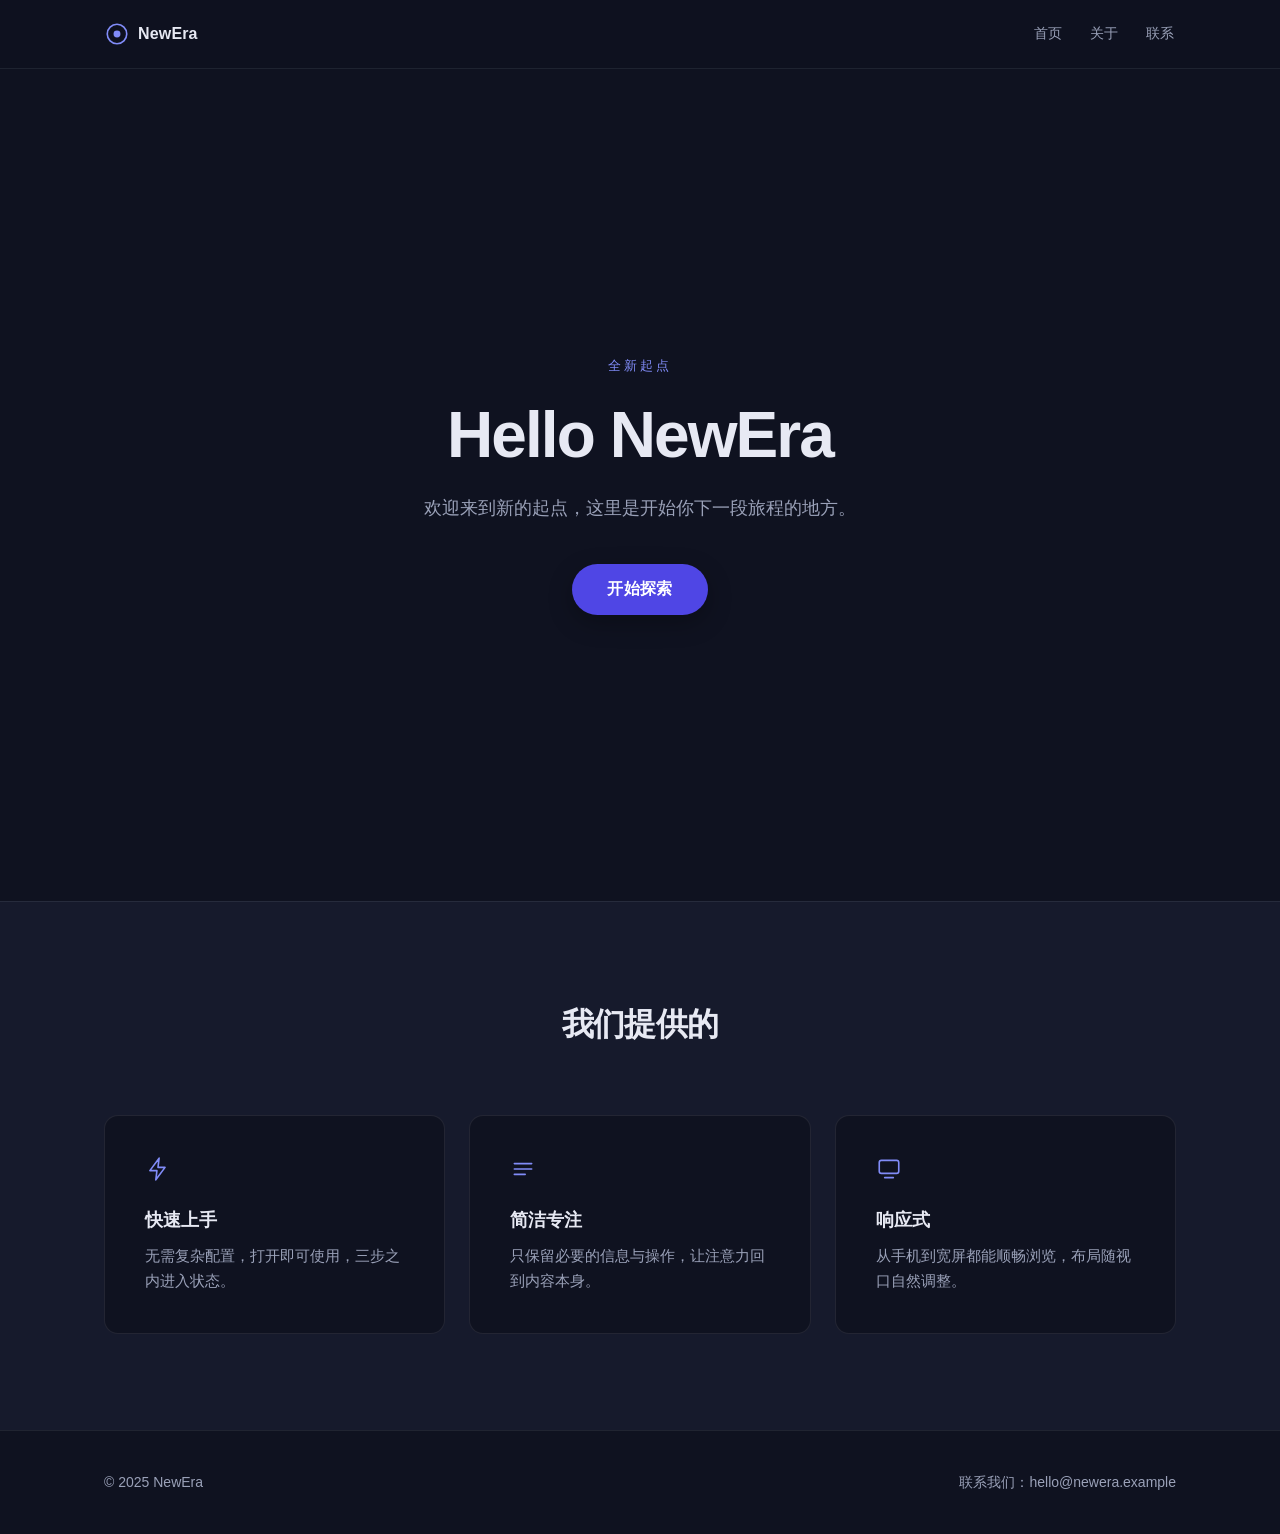
==== index.html @ 20633ffb "Task smoke4c6c02b4ef" ====
<!DOCTYPE html>
<html lang="zh-CN">
<head>
<meta charset="UTF-8">
<meta name="viewport" content="width=device-width, initial-scale=1">
<title>Hello NewEra</title>
<meta name="description" content="Hello NewEra — 欢迎来到新的起点。">
<link rel="stylesheet" href="style.css">
</head>
<body>
  <header class="site-header">
    <div class="shell header-inner">
      <a class="brand" href="#home" aria-label="NewEra 首页">
        <svg class="brand-mark" viewBox="0 0 24 24" width="26" height="26" aria-hidden="true" focusable="false">
          <circle cx="12" cy="12" r="9" fill="none" stroke="currentColor" stroke-width="1.5"/>
          <circle cx="12" cy="12" r="3.2" fill="currentColor"/>
        </svg>
        <span class="brand-name">NewEra</span>
      </a>
      <nav class="site-nav" aria-label="主导航">
        <a href="#home">首页</a>
        <a href="#about">关于</a>
        <a href="#contact">联系</a>
      </nav>
    </div>
  </header>

  <main id="home">
    <section class="hero" aria-labelledby="hero-title" id="hero">
      <div class="shell hero-inner">
        <p class="eyebrow">全新起点</p>
        <h1 id="hero-title">Hello NewEra</h1>
        <p class="welcome">欢迎来到新的起点，这里是开始你下一段旅程的地方。</p>
        <div class="cta-wrap">
          <button id="cta" class="btn-primary" type="button" aria-expanded="false" aria-controls="cta-feedback">开始探索</button>
          <p id="cta-feedback" class="feedback" role="status" aria-live="polite" hidden>已为你准备好接下来的内容。</p>
        </div>
      </div>
    </section>

    <section id="about" class="features" aria-labelledby="features-title">
      <div class="shell">
        <h2 id="features-title" class="section-title">我们提供的</h2>
        <div class="card-grid">
          <article class="card">
            <svg class="card-icon" viewBox="0 0 24 24" width="26" height="26" aria-hidden="true" focusable="false">
              <path d="M13 2 4.5 13.5H11l-1 8.5 8.5-11.5H12l1-8.5Z" fill="none" stroke="currentColor" stroke-width="1.5" stroke-linejoin="round"/>
            </svg>
            <h3>快速上手</h3>
            <p>无需复杂配置，打开即可使用，三步之内进入状态。</p>
          </article>
          <article class="card">
            <svg class="card-icon" viewBox="0 0 24 24" width="26" height="26" aria-hidden="true" focusable="false">
              <path d="M4 7h16M4 12h16M4 17h10" fill="none" stroke="currentColor" stroke-width="1.5" stroke-linecap="round"/>
            </svg>
            <h3>简洁专注</h3>
            <p>只保留必要的信息与操作，让注意力回到内容本身。</p>
          </article>
          <article class="card">
            <svg class="card-icon" viewBox="0 0 24 24" width="26" height="26" aria-hidden="true" focusable="false">
              <rect x="3" y="4" width="18" height="12" rx="2" fill="none" stroke="currentColor" stroke-width="1.5"/>
              <path d="M8 20h8" fill="none" stroke="currentColor" stroke-width="1.5" stroke-linecap="round"/>
            </svg>
            <h3>响应式</h3>
            <p>从手机到宽屏都能顺畅浏览，布局随视口自然调整。</p>
          </article>
        </div>
      </div>
    </section>
  </main>

  <footer id="contact" class="site-footer">
    <div class="shell footer-inner">
      <p class="copyright">&copy; 2025 NewEra</p>
      <p class="contact-text">联系我们：hello@newera.example</p>
    </div>
  </footer>

  <script src="app.js"></script>
</body>
</html>
---- style.css ----
:root {
  --bg: #0f1220;
  --bg-elev: #161a2c;
  --primary: #4f46e5;
  --primary-dark: #4338ca;
  --primary-light: #818cf8;
  --text: #e7e9f3;
  --text-muted: #9aa1b8;

  --shell: 1120px;
  --space-1: 8px;
  --space-2: 16px;
  --space-3: 24px;
  --space-4: 40px;
  --space-5: 64px;
  --space-6: 96px;

  --radius-sm: 8px;
  --radius-md: 14px;
  --radius-lg: 20px;
  --radius-pill: 999px;

  --shadow-sm: 0 1px 2px rgba(0, 0, 0, 0.35);
  --shadow-md: 0 8px 24px rgba(0, 0, 0, 0.28);
  --shadow-lg: 0 14px 40px rgba(79, 70, 229, 0.28);

  --font-sans: -apple-system, BlinkMacSystemFont, "Segoe UI", Roboto, "Helvetica Neue",
    "PingFang SC", "Hiragino Sans GB", "Microsoft YaHei", sans-serif;
}

*,
*::before,
*::after {
  box-sizing: border-box;
}

html {
  scroll-behavior: smooth;
  scroll-padding-top: 84px;
}

section,
main,
footer {
  scroll-margin-top: 84px;
}

section:focus,
main:focus,
footer:focus {
  outline: none;
}

body {
  margin: 0;
  background-color: var(--bg);
  color: var(--text);
  font-family: var(--font-sans);
  font-size: 16px;
  line-height: 1.65;
  -webkit-font-smoothing: antialiased;
  overflow-x: hidden;
  overflow-wrap: break-word;
}

img,
svg {
  max-width: 100%;
}

.shell {
  width: 100%;
  max-width: var(--shell);
  margin: 0 auto;
  padding: 0 var(--space-3);
}

/* Header */
.site-header {
  position: sticky;
  top: 0;
  z-index: 10;
  background-color: rgba(15, 18, 32, 0.86);
  backdrop-filter: blur(12px);
  border-bottom: 1px solid rgba(231, 233, 243, 0.08);
}

.site-header.is-scrolled {
  background-color: rgba(15, 18, 32, 0.96);
  box-shadow: var(--shadow-sm);
}

.header-inner {
  display: flex;
  align-items: center;
  justify-content: space-between;
  gap: var(--space-3);
  min-height: 68px;
}

.brand {
  display: inline-flex;
  align-items: center;
  gap: var(--space-1);
  color: var(--text);
  text-decoration: none;
  font-weight: 600;
  letter-spacing: 0.01em;
}

.brand-mark {
  color: var(--primary-light);
}

.brand:hover .brand-mark {
  color: var(--primary);
}

.site-nav {
  display: flex;
  align-items: center;
  gap: var(--space-3);
}

.site-nav a {
  color: var(--text-muted);
  text-decoration: none;
  font-size: 14px;
  padding: 6px 2px;
  border-radius: var(--radius-sm);
  transition: color 0.2s ease;
}

.site-nav a:hover {
  color: var(--text);
}

.site-nav a:focus-visible {
  outline: 2px solid var(--primary-light);
  outline-offset: 3px;
}

/* Hero */
.hero {
  display: flex;
  align-items: center;
  min-height: calc(100vh - 68px);
  padding: var(--space-6) 0;
  text-align: center;
}

.hero-inner {
  display: flex;
  flex-direction: column;
  align-items: center;
  gap: var(--space-3);
}

.eyebrow {
  margin: 0;
  font-size: 13px;
  letter-spacing: 0.22em;
  text-transform: uppercase;
  color: var(--primary-light);
}

h1 {
  margin: 0;
  font-size: clamp(2.5rem, 8vw, 4rem);
  font-weight: 700;
  letter-spacing: -0.03em;
  line-height: 1.08;
}

.welcome {
  margin: 0;
  max-width: 34rem;
  color: var(--text-muted);
  font-size: clamp(1rem, 2.4vw, 1.125rem);
}

.cta-wrap {
  display: flex;
  flex-direction: column;
  align-items: center;
  gap: var(--space-2);
  margin-top: var(--space-2);
  width: 100%;
}

.btn-primary {
  appearance: none;
  border: 1px solid transparent;
  background-color: var(--primary);
  color: #ffffff;
  font-family: inherit;
  font-size: 1rem;
  font-weight: 600;
  letter-spacing: 0.02em;
  padding: 14px 34px;
  border-radius: var(--radius-pill);
  cursor: pointer;
  box-shadow: var(--shadow-md);
  transition: background-color 0.2s ease, transform 0.2s ease, box-shadow 0.2s ease;
}

.btn-primary:hover {
  background-color: var(--primary-dark);
  transform: translateY(-2px);
  box-shadow: var(--shadow-lg);
}

.btn-primary:active {
  transform: translateY(0);
  background-color: #3b32b8;
  box-shadow: var(--shadow-sm);
}

.btn-primary:focus-visible {
  outline: 3px solid var(--primary-light);
  outline-offset: 3px;
}

.feedback {
  margin: 0;
  color: var(--text-muted);
  font-size: 0.9375rem;
  opacity: 0;
  transform: translateY(-4px);
  transition: opacity 0.25s ease, transform 0.25s ease;
}

.feedback[hidden] {
  display: none;
}

.feedback.is-visible {
  opacity: 1;
  transform: translateY(0);
}

/* Features */
.features {
  padding: var(--space-6) 0;
  border-top: 1px solid rgba(231, 233, 243, 0.08);
  background-color: var(--bg-elev);
}

.section-title {
  margin: 0 0 var(--space-5);
  text-align: center;
  font-size: clamp(1.5rem, 3.5vw, 2rem);
  font-weight: 650;
  letter-spacing: -0.02em;
}

.card-grid {
  display: grid;
  grid-template-columns: repeat(3, minmax(0, 1fr));
  gap: var(--space-3);
}

.card {
  background-color: var(--bg);
  border: 1px solid rgba(231, 233, 243, 0.09);
  border-radius: var(--radius-md);
  padding: var(--space-4);
  transition: transform 0.2s ease, border-color 0.2s ease;
}

.card:hover {
  transform: translateY(-4px);
  border-color: rgba(79, 70, 229, 0.55);
}

.card-icon {
  color: var(--primary-light);
  margin-bottom: var(--space-2);
}

.card h3 {
  margin: 0 0 var(--space-1);
  font-size: 1.125rem;
  font-weight: 600;
}

.card p {
  margin: 0;
  color: var(--text-muted);
  font-size: 0.9375rem;
}

/* Footer */
.site-footer {
  padding: var(--space-4) 0;
  border-top: 1px solid rgba(231, 233, 243, 0.08);
}

.footer-inner {
  display: flex;
  align-items: center;
  justify-content: space-between;
  gap: var(--space-2);
  flex-wrap: wrap;
  color: var(--text-muted);
  font-size: 0.875rem;
}

.footer-inner p {
  margin: 0;
}

@media (prefers-reduced-motion: reduce) {
  html {
    scroll-behavior: auto;
  }

  *,
  *::before,
  *::after {
    animation-duration: 0.01ms !important;
    animation-iteration-count: 1 !important;
    transition-duration: 0.01ms !important;
  }
}

@media (max-width: 720px) {
  .card-grid {
    grid-template-columns: 1fr;
  }

  .hero {
    min-height: auto;
    padding: var(--space-5) 0;
  }

  .footer-inner {
    justify-content: center;
    text-align: center;
  }
}

@media (max-width: 480px) {
  .shell {
    padding: 0 var(--space-2);
  }

  .header-inner {
    min-height: 60px;
    gap: var(--space-2);
  }

  .site-nav {
    gap: var(--space-2);
  }

  .site-nav a {
    font-size: 13px;
  }

  .btn-primary {
    width: 100%;
    max-width: 100%;
    padding: 13px 24px;
  }
}
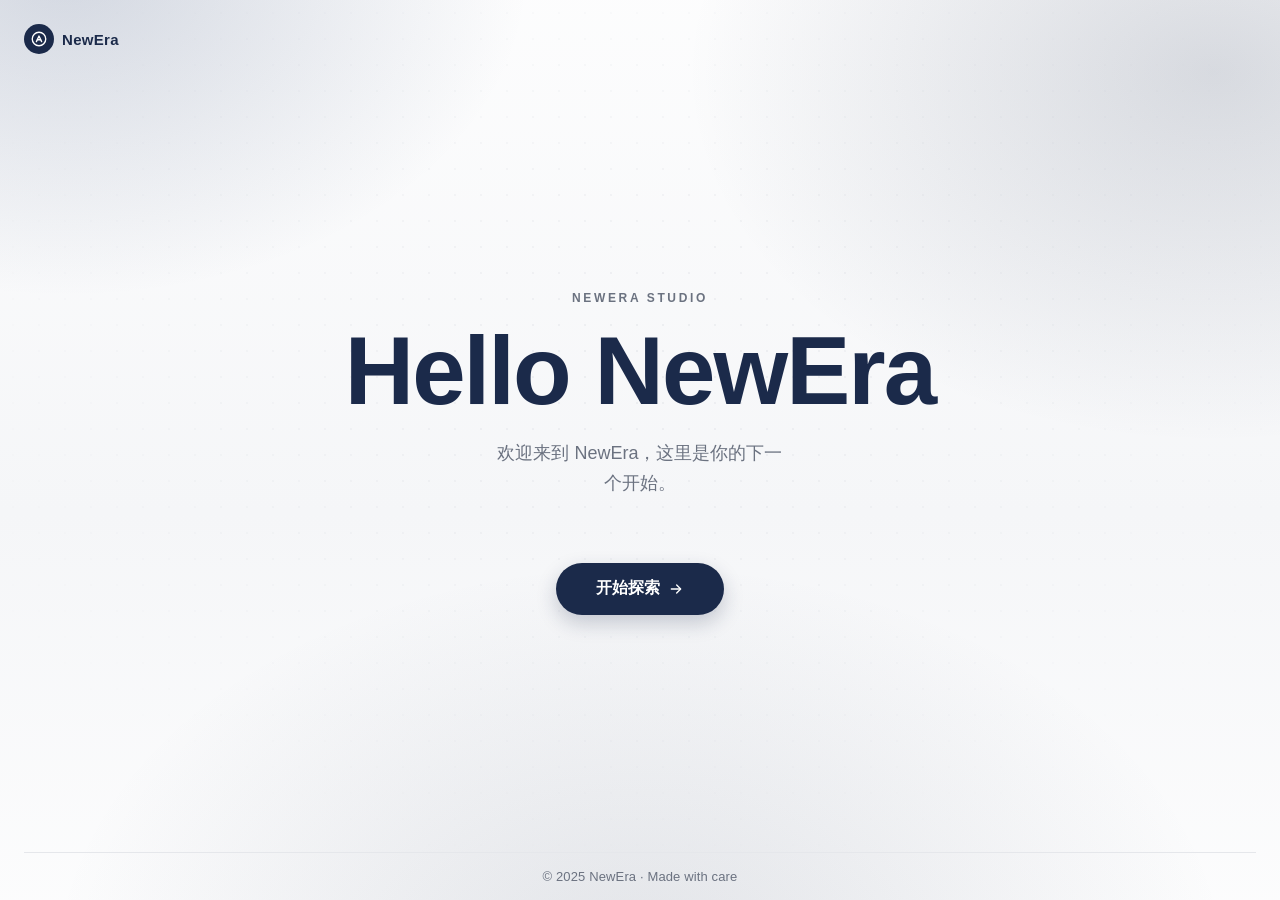
==== commit 32dd56b9: "Task smokee8d6928095" ====
--- a/index.html
+++ b/index.html
@@ -2,80 +2,60 @@
 <html lang="zh-CN">
 <head>
 <meta charset="UTF-8">
-<meta name="viewport" content="width=device-width, initial-scale=1">
+<meta name="viewport" content="width=device-width, initial-scale=1.0">
+<meta name="description" content="Hello NewEra — 欢迎来到 NewEra，这里是你的下一个开始。">
 <title>Hello NewEra</title>
-<meta name="description" content="Hello NewEra — 欢迎来到新的起点。">
+<link rel="icon" href="data:image/svg+xml,%3Csvg xmlns='http://www.w3.org/2000/svg' viewBox='0 0 24 24'%3E%3Crect width='24' height='24' rx='7' fill='%231B2A4A'/%3E%3Cpath d='M8.5 15.5 12 8l3.5 7.5' fill='none' stroke='%23FFFFFF' stroke-width='1.8' stroke-linecap='round' stroke-linejoin='round'/%3E%3Cpath d='M10 13h4' fill='none' stroke='%23FFFFFF' stroke-width='1.8' stroke-linecap='round'/%3E%3C/svg%3E">
 <link rel="stylesheet" href="style.css">
 </head>
 <body>
-  <header class="site-header">
-    <div class="shell header-inner">
-      <a class="brand" href="#home" aria-label="NewEra 首页">
-        <svg class="brand-mark" viewBox="0 0 24 24" width="26" height="26" aria-hidden="true" focusable="false">
-          <circle cx="12" cy="12" r="9" fill="none" stroke="currentColor" stroke-width="1.5"/>
-          <circle cx="12" cy="12" r="3.2" fill="currentColor"/>
-        </svg>
-        <span class="brand-name">NewEra</span>
+  <div class="page">
+    <header class="topbar">
+      <a class="brand" href="#top">
+        <span class="brand__mark" aria-hidden="true">
+          <svg viewBox="0 0 24 24" width="18" height="18" fill="none" stroke="currentColor" stroke-width="1.8" stroke-linecap="round" stroke-linejoin="round">
+            <circle cx="12" cy="12" r="9"></circle>
+            <path d="M8.5 15.5 12 8l3.5 7.5"></path>
+            <path d="M10 13h4"></path>
+          </svg>
+        </span>
+        <span class="brand__text">NewEra</span>
       </a>
-      <nav class="site-nav" aria-label="主导航">
-        <a href="#home">首页</a>
-        <a href="#about">关于</a>
-        <a href="#contact">联系</a>
-      </nav>
-    </div>
-  </header>
+    </header>
 
-  <main id="home">
-    <section class="hero" aria-labelledby="hero-title" id="hero">
-      <div class="shell hero-inner">
-        <p class="eyebrow">全新起点</p>
-        <h1 id="hero-title">Hello NewEra</h1>
-        <p class="welcome">欢迎来到新的起点，这里是开始你下一段旅程的地方。</p>
-        <div class="cta-wrap">
-          <button id="cta" class="btn-primary" type="button" aria-expanded="false" aria-controls="cta-feedback">开始探索</button>
-          <p id="cta-feedback" class="feedback" role="status" aria-live="polite" hidden>已为你准备好接下来的内容。</p>
+    <main class="hero" id="top">
+      <section class="hero__content">
+        <p class="hero__eyebrow">NewEra Studio</p>
+        <h1 class="hero__title">Hello NewEra</h1>
+        <p class="hero__subtitle">欢迎来到 NewEra，这里是你的下一个开始。</p>
+
+        <div class="notice" id="notice" role="status" aria-live="polite" hidden>
+          <span class="notice__icon" aria-hidden="true">
+            <svg viewBox="0 0 24 24" width="16" height="16" fill="none" stroke="currentColor" stroke-width="2" stroke-linecap="round" stroke-linejoin="round">
+              <path d="M20 6 9 17l-5-5"></path>
+            </svg>
+          </span>
+          <span class="notice__text">欢迎！很高兴在这里见到你，准备好就开始探索吧。</span>
         </div>
+      </section>
+
+      <div class="action">
+        <button class="btn" id="ctaButton" type="button">
+          <span class="btn__label" id="btnLabel">开始探索</span>
+          <span class="btn__spinner" aria-hidden="true"></span>
+          <svg class="btn__arrow" viewBox="0 0 24 24" width="16" height="16" fill="none" stroke="currentColor" stroke-width="2" stroke-linecap="round" stroke-linejoin="round" aria-hidden="true">
+            <path d="M5 12h13"></path>
+            <path d="m13 6 6 6-6 6"></path>
+          </svg>
+        </button>
       </div>
-    </section>
+    </main>
 
-    <section id="about" class="features" aria-labelledby="features-title">
-      <div class="shell">
-        <h2 id="features-title" class="section-title">我们提供的</h2>
-        <div class="card-grid">
-          <article class="card">
-            <svg class="card-icon" viewBox="0 0 24 24" width="26" height="26" aria-hidden="true" focusable="false">
-              <path d="M13 2 4.5 13.5H11l-1 8.5 8.5-11.5H12l1-8.5Z" fill="none" stroke="currentColor" stroke-width="1.5" stroke-linejoin="round"/>
-            </svg>
-            <h3>快速上手</h3>
-            <p>无需复杂配置，打开即可使用，三步之内进入状态。</p>
-          </article>
-          <article class="card">
-            <svg class="card-icon" viewBox="0 0 24 24" width="26" height="26" aria-hidden="true" focusable="false">
-              <path d="M4 7h16M4 12h16M4 17h10" fill="none" stroke="currentColor" stroke-width="1.5" stroke-linecap="round"/>
-            </svg>
-            <h3>简洁专注</h3>
-            <p>只保留必要的信息与操作，让注意力回到内容本身。</p>
-          </article>
-          <article class="card">
-            <svg class="card-icon" viewBox="0 0 24 24" width="26" height="26" aria-hidden="true" focusable="false">
-              <rect x="3" y="4" width="18" height="12" rx="2" fill="none" stroke="currentColor" stroke-width="1.5"/>
-              <path d="M8 20h8" fill="none" stroke="currentColor" stroke-width="1.5" stroke-linecap="round"/>
-            </svg>
-            <h3>响应式</h3>
-            <p>从手机到宽屏都能顺畅浏览，布局随视口自然调整。</p>
-          </article>
-        </div>
-      </div>
-    </section>
-  </main>
+    <footer class="footer">
+      <p class="footer__text">© 2025 NewEra · Made with care</p>
+    </footer>
+  </div>
 
-  <footer id="contact" class="site-footer">
-    <div class="shell footer-inner">
-      <p class="copyright">&copy; 2025 NewEra</p>
-      <p class="contact-text">联系我们：hello@newera.example</p>
-    </div>
-  </footer>
-
-  <script src="app.js"></script>
+  <script src="script.js"></script>
 </body>
 </html>
--- a/style.css
+++ b/style.css
@@ -1,366 +1,385 @@
 :root {
-  --bg: #0f1220;
-  --bg-elev: #161a2c;
-  --primary: #4f46e5;
-  --primary-dark: #4338ca;
-  --primary-light: #818cf8;
-  --text: #e7e9f3;
-  --text-muted: #9aa1b8;
-
-  --shell: 1120px;
-  --space-1: 8px;
-  --space-2: 16px;
-  --space-3: 24px;
-  --space-4: 40px;
-  --space-5: 64px;
-  --space-6: 96px;
-
-  --radius-sm: 8px;
-  --radius-md: 14px;
-  --radius-lg: 20px;
+  --color-primary: #1B2A4A;
+  --color-primary-dark: #132037;
+  --color-primary-light: #2C4370;
+  --color-white: #FFFFFF;
+  --color-paper: #F5F6F8;
+  --color-text: #6B7280;
+  --color-line: #E5E7EB;
+  --color-ink: #111827;
+
+  --space-1: 4px;
+  --space-2: 8px;
+  --space-3: 16px;
+  --space-4: 24px;
+  --space-5: 40px;
+  --space-6: 64px;
+
+  --radius-card: 14px;
   --radius-pill: 999px;
 
-  --shadow-sm: 0 1px 2px rgba(0, 0, 0, 0.35);
-  --shadow-md: 0 8px 24px rgba(0, 0, 0, 0.28);
-  --shadow-lg: 0 14px 40px rgba(79, 70, 229, 0.28);
-
-  --font-sans: -apple-system, BlinkMacSystemFont, "Segoe UI", Roboto, "Helvetica Neue",
-    "PingFang SC", "Hiragino Sans GB", "Microsoft YaHei", sans-serif;
-}
-
-*,
-*::before,
-*::after {
+  --shadow-card: 0 1px 2px rgba(17, 24, 39, 0.04), 0 8px 24px rgba(27, 42, 74, 0.08);
+  --shadow-button: 0 8px 20px rgba(27, 42, 74, 0.22);
+
+  --font-sans: -apple-system, BlinkMacSystemFont, "Segoe UI", "PingFang SC", "Hiragino Sans GB", "Microsoft YaHei", sans-serif;
+
+  --ease: cubic-bezier(0.22, 0.61, 0.36, 1);
+}
+
+* {
   box-sizing: border-box;
 }
 
-html {
-  scroll-behavior: smooth;
-  scroll-padding-top: 84px;
-}
-
-section,
-main,
-footer {
-  scroll-margin-top: 84px;
-}
-
-section:focus,
-main:focus,
-footer:focus {
-  outline: none;
-}
-
+html,
 body {
   margin: 0;
-  background-color: var(--bg);
-  color: var(--text);
+  padding: 0;
+}
+
+body {
+  min-height: 100vh;
   font-family: var(--font-sans);
+  color: var(--color-ink);
+  background-color: var(--color-paper);
+  -webkit-font-smoothing: antialiased;
+  text-rendering: optimizeLegibility;
+  overflow-x: hidden;
+}
+
+.page {
+  position: relative;
+  display: flex;
+  flex-direction: column;
+  min-height: 100vh;
+  padding: var(--space-4) var(--space-4) var(--space-3);
+  isolation: isolate;
+}
+
+.page::before {
+  content: "";
+  position: fixed;
+  inset: -20%;
+  z-index: -2;
+  background:
+    radial-gradient(38% 38% at 18% 12%, rgba(44, 67, 112, 0.20) 0%, rgba(44, 67, 112, 0) 68%),
+    radial-gradient(42% 42% at 82% 20%, rgba(27, 42, 74, 0.16) 0%, rgba(27, 42, 74, 0) 70%),
+    radial-gradient(46% 46% at 50% 92%, rgba(27, 42, 74, 0.12) 0%, rgba(27, 42, 74, 0) 72%),
+    linear-gradient(180deg, var(--color-white) 0%, var(--color-paper) 55%, var(--color-white) 100%);
+  animation: breathe 14s var(--ease) infinite alternate;
+}
+
+.page::after {
+  content: "";
+  position: fixed;
+  inset: 0;
+  z-index: -1;
+  pointer-events: none;
+  background-image: radial-gradient(rgba(27, 42, 74, 0.10) 1px, transparent 1px);
+  background-size: 26px 26px;
+  mask-image: radial-gradient(60% 60% at 50% 40%, #000 0%, transparent 100%);
+  -webkit-mask-image: radial-gradient(60% 60% at 50% 40%, #000 0%, transparent 100%);
+  opacity: 0.5;
+}
+
+@keyframes breathe {
+  from {
+    transform: scale(1) translate3d(0, 0, 0);
+  }
+  to {
+    transform: scale(1.08) translate3d(0, -1.5%, 0);
+  }
+}
+
+.topbar {
+  display: flex;
+  align-items: center;
+  justify-content: flex-start;
+}
+
+.brand {
+  display: inline-flex;
+  align-items: center;
+  gap: var(--space-2);
+  color: var(--color-primary);
+  text-decoration: none;
+  font-size: 15px;
+  font-weight: 600;
+  letter-spacing: 0.02em;
+}
+
+.brand__mark {
+  display: inline-flex;
+  align-items: center;
+  justify-content: center;
+  width: 30px;
+  height: 30px;
+  border-radius: var(--radius-pill);
+  background: var(--color-primary);
+  color: var(--color-white);
+}
+
+.brand:hover .brand__mark {
+  background: var(--color-primary-light);
+}
+
+.brand:focus-visible {
+  outline: 2px solid var(--color-primary-light);
+  outline-offset: 4px;
+  border-radius: var(--radius-card);
+}
+
+.hero {
+  flex: 1 1 auto;
+  display: flex;
+  flex-direction: column;
+  align-items: center;
+  justify-content: center;
+  gap: var(--space-6);
+  text-align: center;
+  padding: var(--space-6) 0;
+  max-width: 760px;
+  width: 100%;
+  margin: 0 auto;
+}
+
+.hero__content {
+  display: flex;
+  flex-direction: column;
+  align-items: center;
+  gap: var(--space-3);
+  animation: rise-in 0.7s var(--ease) both;
+}
+
+.hero__eyebrow {
+  margin: 0;
+  font-size: 12px;
+  font-weight: 600;
+  letter-spacing: 0.22em;
+  text-transform: uppercase;
+  color: var(--color-text);
+}
+
+.hero__title {
+  margin: 0;
+  font-size: clamp(44px, 11vw, 96px);
+  line-height: 1.05;
+  font-weight: 800;
+  letter-spacing: -0.02em;
+  color: var(--color-primary);
+}
+
+.hero__subtitle {
+  margin: 0;
+  max-width: 30ch;
+  font-size: clamp(15px, 3.6vw, 18px);
+  line-height: 1.7;
+  color: var(--color-text);
+  animation: rise-in 0.7s var(--ease) 0.12s both;
+}
+
+.notice {
+  display: inline-flex;
+  align-items: center;
+  gap: var(--space-2);
+  max-width: 100%;
+  margin-top: var(--space-2);
+  padding: 12px var(--space-4);
+  border: 1px solid var(--color-line);
+  border-radius: var(--radius-card);
+  background: var(--color-white);
+  box-shadow: var(--shadow-card);
+  color: var(--color-primary);
+  font-size: 14px;
+  line-height: 1.6;
+  text-align: left;
+}
+
+.notice[hidden] {
+  display: none;
+}
+
+.notice__icon {
+  display: inline-flex;
+  flex: 0 0 auto;
+  align-items: center;
+  justify-content: center;
+  width: 24px;
+  height: 24px;
+  border-radius: var(--radius-pill);
+  background: var(--color-primary);
+  color: var(--color-white);
+}
+
+.notice__text {
+  min-width: 0;
+}
+
+.action {
+  animation: rise-in 0.7s var(--ease) 0.24s both;
+}
+
+.btn {
+  display: inline-flex;
+  align-items: center;
+  justify-content: center;
+  gap: var(--space-2);
+  width: auto;
+  max-width: 100%;
+  min-height: 52px;
+  padding: 14px var(--space-5);
+  border: 0;
+  border-radius: var(--radius-pill);
+  background: var(--color-primary);
+  color: var(--color-white);
+  font-family: inherit;
   font-size: 16px;
-  line-height: 1.65;
-  -webkit-font-smoothing: antialiased;
-  overflow-x: hidden;
-  overflow-wrap: break-word;
-}
-
-img,
-svg {
-  max-width: 100%;
-}
-
-.shell {
-  width: 100%;
-  max-width: var(--shell);
-  margin: 0 auto;
-  padding: 0 var(--space-3);
-}
-
-/* Header */
-.site-header {
-  position: sticky;
-  top: 0;
-  z-index: 10;
-  background-color: rgba(15, 18, 32, 0.86);
-  backdrop-filter: blur(12px);
-  border-bottom: 1px solid rgba(231, 233, 243, 0.08);
-}
-
-.site-header.is-scrolled {
-  background-color: rgba(15, 18, 32, 0.96);
-  box-shadow: var(--shadow-sm);
-}
-
-.header-inner {
-  display: flex;
-  align-items: center;
-  justify-content: space-between;
-  gap: var(--space-3);
-  min-height: 68px;
-}
-
-.brand {
-  display: inline-flex;
-  align-items: center;
-  gap: var(--space-1);
-  color: var(--text);
-  text-decoration: none;
   font-weight: 600;
   letter-spacing: 0.01em;
-}
-
-.brand-mark {
-  color: var(--primary-light);
-}
-
-.brand:hover .brand-mark {
-  color: var(--primary);
-}
-
-.site-nav {
-  display: flex;
-  align-items: center;
-  gap: var(--space-3);
-}
-
-.site-nav a {
-  color: var(--text-muted);
-  text-decoration: none;
-  font-size: 14px;
-  padding: 6px 2px;
-  border-radius: var(--radius-sm);
-  transition: color 0.2s ease;
-}
-
-.site-nav a:hover {
-  color: var(--text);
-}
-
-.site-nav a:focus-visible {
-  outline: 2px solid var(--primary-light);
+  cursor: pointer;
+  box-shadow: var(--shadow-button);
+  transition: background-color 0.2s var(--ease), box-shadow 0.2s var(--ease), transform 0.15s var(--ease), opacity 0.2s var(--ease);
+}
+
+.btn:hover:not(:disabled) {
+  background: var(--color-primary-dark);
+  box-shadow: 0 10px 24px rgba(19, 32, 55, 0.28);
+}
+
+.btn:focus-visible {
+  outline: 3px solid var(--color-primary-light);
   outline-offset: 3px;
 }
 
-/* Hero */
-.hero {
-  display: flex;
-  align-items: center;
-  min-height: calc(100vh - 68px);
-  padding: var(--space-6) 0;
-  text-align: center;
-}
-
-.hero-inner {
-  display: flex;
-  flex-direction: column;
-  align-items: center;
-  gap: var(--space-3);
-}
-
-.eyebrow {
+.btn:active:not(:disabled) {
+  transform: translateY(1px) scale(0.99);
+  box-shadow: 0 4px 12px rgba(19, 32, 55, 0.24);
+}
+
+.btn:disabled {
+  opacity: 0.65;
+  cursor: not-allowed;
+  box-shadow: none;
+}
+
+.btn__arrow {
+  flex: 0 0 auto;
+  transition: transform 0.2s var(--ease);
+}
+
+.btn:hover:not(:disabled) .btn__arrow {
+  transform: translateX(3px);
+}
+
+.btn__spinner {
+  display: none;
+  width: 16px;
+  height: 16px;
+  border: 2px solid rgba(255, 255, 255, 0.45);
+  border-top-color: var(--color-white);
+  border-radius: var(--radius-pill);
+  animation: spin 0.7s linear infinite;
+}
+
+.btn.is-loading .btn__spinner {
+  display: inline-block;
+}
+
+.btn.is-loading .btn__arrow {
+  display: none;
+}
+
+.btn.is-done .btn__arrow {
+  display: none;
+}
+
+@keyframes spin {
+  to {
+    transform: rotate(360deg);
+  }
+}
+
+@keyframes rise-in {
+  from {
+    opacity: 0;
+    transform: translateY(14px);
+  }
+  to {
+    opacity: 1;
+    transform: translateY(0);
+  }
+}
+
+.notice.is-visible {
+  animation: notice-in 0.4s var(--ease) both;
+}
+
+@keyframes notice-in {
+  from {
+    opacity: 0;
+    transform: translateY(10px);
+  }
+  to {
+    opacity: 1;
+    transform: translateY(0);
+  }
+}
+
+.footer {
+  display: flex;
+  justify-content: center;
+  border-top: 1px solid var(--color-line);
+  padding-top: var(--space-3);
+}
+
+.footer__text {
   margin: 0;
   font-size: 13px;
-  letter-spacing: 0.22em;
-  text-transform: uppercase;
-  color: var(--primary-light);
-}
-
-h1 {
-  margin: 0;
-  font-size: clamp(2.5rem, 8vw, 4rem);
-  font-weight: 700;
-  letter-spacing: -0.03em;
-  line-height: 1.08;
-}
-
-.welcome {
-  margin: 0;
-  max-width: 34rem;
-  color: var(--text-muted);
-  font-size: clamp(1rem, 2.4vw, 1.125rem);
-}
-
-.cta-wrap {
-  display: flex;
-  flex-direction: column;
-  align-items: center;
-  gap: var(--space-2);
-  margin-top: var(--space-2);
-  width: 100%;
-}
-
-.btn-primary {
-  appearance: none;
-  border: 1px solid transparent;
-  background-color: var(--primary);
-  color: #ffffff;
-  font-family: inherit;
-  font-size: 1rem;
-  font-weight: 600;
-  letter-spacing: 0.02em;
-  padding: 14px 34px;
-  border-radius: var(--radius-pill);
-  cursor: pointer;
-  box-shadow: var(--shadow-md);
-  transition: background-color 0.2s ease, transform 0.2s ease, box-shadow 0.2s ease;
-}
-
-.btn-primary:hover {
-  background-color: var(--primary-dark);
-  transform: translateY(-2px);
-  box-shadow: var(--shadow-lg);
-}
-
-.btn-primary:active {
-  transform: translateY(0);
-  background-color: #3b32b8;
-  box-shadow: var(--shadow-sm);
-}
-
-.btn-primary:focus-visible {
-  outline: 3px solid var(--primary-light);
-  outline-offset: 3px;
-}
-
-.feedback {
-  margin: 0;
-  color: var(--text-muted);
-  font-size: 0.9375rem;
-  opacity: 0;
-  transform: translateY(-4px);
-  transition: opacity 0.25s ease, transform 0.25s ease;
-}
-
-.feedback[hidden] {
-  display: none;
-}
-
-.feedback.is-visible {
-  opacity: 1;
-  transform: translateY(0);
-}
-
-/* Features */
-.features {
-  padding: var(--space-6) 0;
-  border-top: 1px solid rgba(231, 233, 243, 0.08);
-  background-color: var(--bg-elev);
-}
-
-.section-title {
-  margin: 0 0 var(--space-5);
-  text-align: center;
-  font-size: clamp(1.5rem, 3.5vw, 2rem);
-  font-weight: 650;
-  letter-spacing: -0.02em;
-}
-
-.card-grid {
-  display: grid;
-  grid-template-columns: repeat(3, minmax(0, 1fr));
-  gap: var(--space-3);
-}
-
-.card {
-  background-color: var(--bg);
-  border: 1px solid rgba(231, 233, 243, 0.09);
-  border-radius: var(--radius-md);
-  padding: var(--space-4);
-  transition: transform 0.2s ease, border-color 0.2s ease;
-}
-
-.card:hover {
-  transform: translateY(-4px);
-  border-color: rgba(79, 70, 229, 0.55);
-}
-
-.card-icon {
-  color: var(--primary-light);
-  margin-bottom: var(--space-2);
-}
-
-.card h3 {
-  margin: 0 0 var(--space-1);
-  font-size: 1.125rem;
-  font-weight: 600;
-}
-
-.card p {
-  margin: 0;
-  color: var(--text-muted);
-  font-size: 0.9375rem;
-}
-
-/* Footer */
-.site-footer {
-  padding: var(--space-4) 0;
-  border-top: 1px solid rgba(231, 233, 243, 0.08);
-}
-
-.footer-inner {
-  display: flex;
-  align-items: center;
-  justify-content: space-between;
-  gap: var(--space-2);
-  flex-wrap: wrap;
-  color: var(--text-muted);
-  font-size: 0.875rem;
-}
-
-.footer-inner p {
-  margin: 0;
+  color: var(--color-text);
+  letter-spacing: 0.01em;
+}
+
+@media (max-width: 640px) {
+  .page {
+    padding: var(--space-3) var(--space-3) var(--space-2);
+  }
+
+  .hero {
+    gap: var(--space-5);
+    padding: var(--space-5) 0;
+  }
+
+  .hero__subtitle {
+    max-width: 22ch;
+  }
+
+  .notice {
+    padding: 12px var(--space-3);
+    font-size: 13px;
+  }
+
+  .btn {
+    width: 100%;
+    max-width: 320px;
+  }
+
+  .footer__text {
+    font-size: 12px;
+    text-align: center;
+  }
 }
 
 @media (prefers-reduced-motion: reduce) {
-  html {
-    scroll-behavior: auto;
-  }
-
-  *,
-  *::before,
-  *::after {
-    animation-duration: 0.01ms !important;
-    animation-iteration-count: 1 !important;
-    transition-duration: 0.01ms !important;
-  }
-}
-
-@media (max-width: 720px) {
-  .card-grid {
-    grid-template-columns: 1fr;
-  }
-
-  .hero {
-    min-height: auto;
-    padding: var(--space-5) 0;
-  }
-
-  .footer-inner {
-    justify-content: center;
-    text-align: center;
-  }
-}
-
-@media (max-width: 480px) {
-  .shell {
-    padding: 0 var(--space-2);
-  }
-
-  .header-inner {
-    min-height: 60px;
-    gap: var(--space-2);
-  }
-
-  .site-nav {
-    gap: var(--space-2);
-  }
-
-  .site-nav a {
-    font-size: 13px;
-  }
-
-  .btn-primary {
-    width: 100%;
-    max-width: 100%;
-    padding: 13px 24px;
-  }
-}
+  .page::before,
+  .hero__content,
+  .hero__subtitle,
+  .action,
+  .notice.is-visible,
+  .btn__spinner {
+    animation: none;
+  }
+
+  .btn,
+  .btn__arrow {
+    transition: none;
+  }
+}
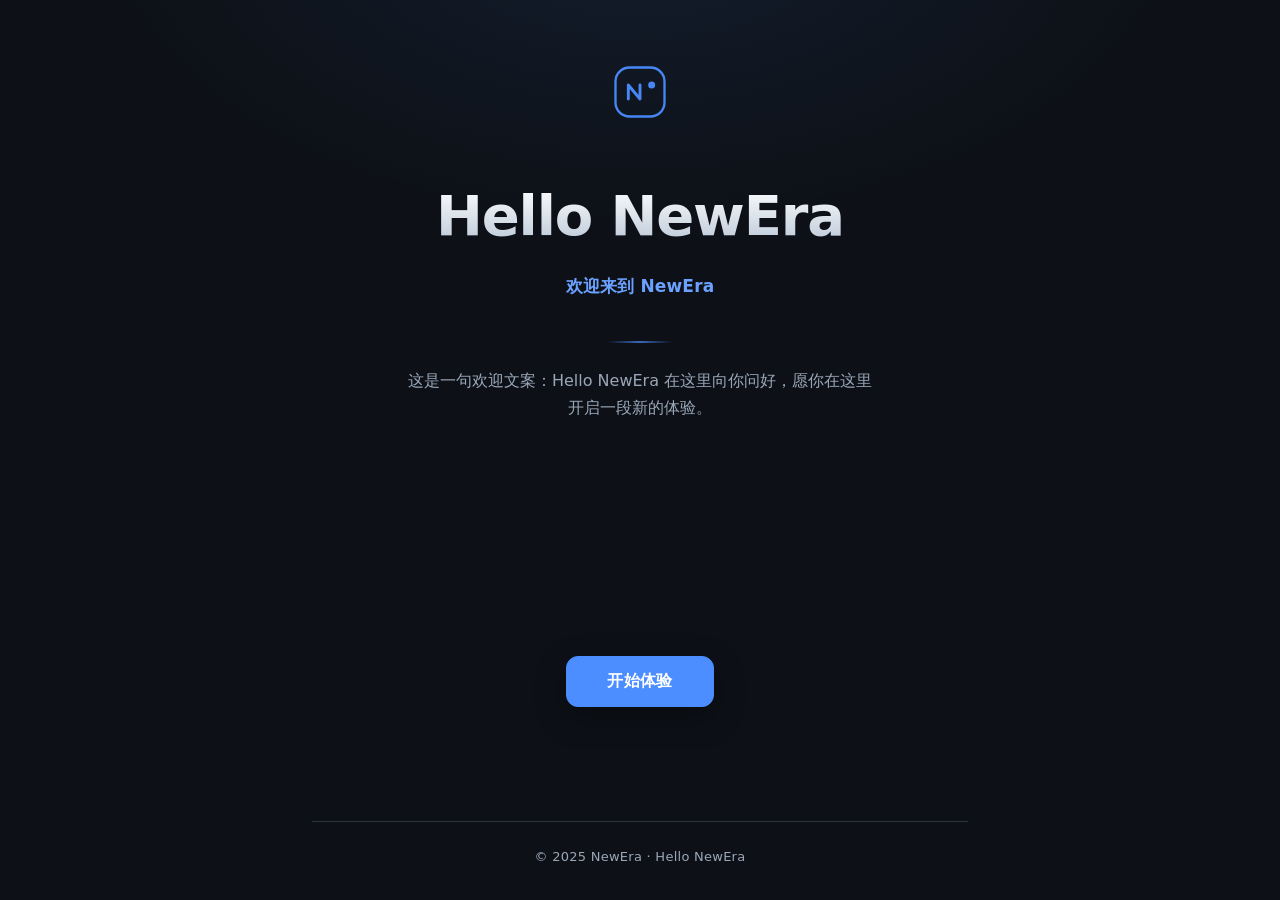
==== commit 550308c0: "Task smoke07fe916bb9" ====
--- a/index.html
+++ b/index.html
@@ -2,60 +2,273 @@
 <html lang="zh-CN">
 <head>
 <meta charset="UTF-8">
-<meta name="viewport" content="width=device-width, initial-scale=1.0">
-<meta name="description" content="Hello NewEra — 欢迎来到 NewEra，这里是你的下一个开始。">
+<meta name="viewport" content="width=device-width, initial-scale=1">
 <title>Hello NewEra</title>
-<link rel="icon" href="data:image/svg+xml,%3Csvg xmlns='http://www.w3.org/2000/svg' viewBox='0 0 24 24'%3E%3Crect width='24' height='24' rx='7' fill='%231B2A4A'/%3E%3Cpath d='M8.5 15.5 12 8l3.5 7.5' fill='none' stroke='%23FFFFFF' stroke-width='1.8' stroke-linecap='round' stroke-linejoin='round'/%3E%3Cpath d='M10 13h4' fill='none' stroke='%23FFFFFF' stroke-width='1.8' stroke-linecap='round'/%3E%3C/svg%3E">
-<link rel="stylesheet" href="style.css">
+<link rel="icon" href="data:image/svg+xml,%3Csvg xmlns='http://www.w3.org/2000/svg' viewBox='0 0 48 48'%3E%3Crect width='48' height='48' rx='12' fill='%230d1117'/%3E%3Cpath d='M14 32V16l12 14V16' fill='none' stroke='%234C8DFF' stroke-width='3' stroke-linecap='round' stroke-linejoin='round'/%3E%3Ccircle cx='35' cy='17' r='3' fill='%234C8DFF'/%3E%3C/svg%3E">
+<style>
+  :root {
+    --bg-0: #0d1117;
+    --bg-1: #131a24;
+    --bg-2: #1b2431;
+    --line: #2a3543;
+    --text-1: #eef2f7;
+    --text-2: #9aa7b8;
+    --accent: #4C8DFF;
+    --accent-strong: #6ba1ff;
+    --accent-soft: rgba(76, 141, 255, 0.14);
+    --ring: rgba(76, 141, 255, 0.45);
+
+    --space-1: 8px;
+    --space-2: 16px;
+    --space-3: 24px;
+    --space-4: 32px;
+    --space-5: 48px;
+    --space-6: 64px;
+
+    --radius-sm: 8px;
+    --radius-md: 12px;
+    --radius-lg: 18px;
+
+    --shadow-lift: 0 10px 30px rgba(0, 0, 0, 0.35);
+    --shadow-soft: 0 1px 0 rgba(255, 255, 255, 0.04) inset;
+
+    --font: system-ui, -apple-system, "Segoe UI", Roboto, "Helvetica Neue",
+            "PingFang SC", "Hiragino Sans GB", "Microsoft YaHei", sans-serif;
+
+    --duration: 220ms;
+  }
+
+  * { box-sizing: border-box; }
+
+  html, body {
+    margin: 0;
+    padding: 0;
+  }
+
+  body {
+    background:
+      radial-gradient(900px 520px at 50% -10%, rgba(76, 141, 255, 0.10), transparent 60%),
+      var(--bg-0);
+    color: var(--text-1);
+    font-family: var(--font);
+    line-height: 1.7;
+    -webkit-font-smoothing: antialiased;
+    min-height: 100vh;
+    overflow-x: hidden;
+  }
+
+  .page {
+    width: 100%;
+    max-width: 720px;
+    margin: 0 auto;
+    padding: var(--space-6) var(--space-4) var(--space-4);
+    display: flex;
+    flex-direction: column;
+    min-height: 100vh;
+  }
+
+  .mark {
+    display: flex;
+    justify-content: center;
+    margin-bottom: var(--space-6);
+  }
+
+  .mark svg {
+    width: 56px;
+    height: 56px;
+    display: block;
+    opacity: 0.95;
+  }
+
+  .intro {
+    text-align: center;
+    display: flex;
+    flex-direction: column;
+    align-items: center;
+    gap: var(--space-3);
+  }
+
+  .title {
+    margin: 0;
+    font-size: clamp(2.25rem, 7vw, 3.5rem);
+    line-height: 1.15;
+    font-weight: 700;
+    letter-spacing: -0.02em;
+    background: linear-gradient(180deg, #ffffff 0%, #b9c6d6 100%);
+    -webkit-background-clip: text;
+    background-clip: text;
+    color: transparent;
+  }
+
+  .subtitle {
+    margin: 0;
+    font-size: 1.0625rem;
+    font-weight: 600;
+    color: var(--accent-strong);
+    letter-spacing: 0.01em;
+  }
+
+  .lead {
+    margin: 0;
+    max-width: 46ch;
+    color: var(--text-2);
+    font-size: 1rem;
+  }
+
+  .rule {
+    width: 64px;
+    height: 2px;
+    border: 0;
+    margin: var(--space-2) 0 0;
+    background: linear-gradient(90deg, transparent, var(--accent), transparent);
+    opacity: 0.7;
+  }
+
+  .spacer {
+    flex: 1 1 auto;
+    min-height: var(--space-6);
+  }
+
+  .actions {
+    display: flex;
+    flex-direction: column;
+    align-items: center;
+    gap: var(--space-3);
+  }
+
+  .btn {
+    appearance: none;
+    border: 1px solid var(--accent);
+    background: var(--accent);
+    color: #ffffff;
+    font-family: inherit;
+    font-size: 1rem;
+    font-weight: 600;
+    letter-spacing: 0.02em;
+    padding: 14px 40px;
+    border-radius: var(--radius-md);
+    cursor: pointer;
+    box-shadow: var(--shadow-lift);
+    transition: background var(--duration) ease, transform var(--duration) ease,
+                box-shadow var(--duration) ease, opacity var(--duration) ease,
+                border-color var(--duration) ease;
+  }
+
+  .btn:hover {
+    background: var(--accent-strong);
+    border-color: var(--accent-strong);
+    transform: translateY(-2px);
+    box-shadow: 0 14px 34px rgba(76, 141, 255, 0.28);
+  }
+
+  .btn:active {
+    transform: translateY(0);
+    box-shadow: 0 6px 18px rgba(0, 0, 0, 0.35);
+  }
+
+  .btn:focus-visible {
+    outline: 3px solid var(--ring);
+    outline-offset: 3px;
+  }
+
+  .btn[disabled] {
+    cursor: default;
+    opacity: 0.45;
+    transform: none;
+    box-shadow: none;
+    border-color: var(--accent);
+  }
+
+  .toast {
+    margin: 0;
+    min-height: 1.7em;
+    font-size: 0.9375rem;
+    color: var(--accent-strong);
+    opacity: 0;
+    transform: translateY(4px);
+    transition: opacity 320ms ease, transform 320ms ease;
+  }
+
+  .toast.show {
+    opacity: 1;
+    transform: translateY(0);
+  }
+
+  .footer {
+    margin-top: var(--space-6);
+    padding-top: var(--space-3);
+    border-top: 1px solid var(--line);
+    text-align: center;
+    color: var(--text-2);
+    font-size: 0.8125rem;
+    letter-spacing: 0.02em;
+  }
+
+  @media (max-width: 480px) {
+    .page {
+      padding: var(--space-5) var(--space-3) var(--space-3);
+    }
+
+    .mark { margin-bottom: var(--space-5); }
+    .mark svg { width: 44px; height: 44px; }
+
+    .title { font-size: clamp(2rem, 10vw, 2.5rem); }
+    .subtitle { font-size: 1rem; }
+    .lead { font-size: 0.9375rem; }
+
+    .btn { width: 100%; max-width: 320px; padding: 13px 24px; }
+
+    .footer { font-size: 0.75rem; }
+  }
+
+  @media (prefers-reduced-motion: reduce) {
+    * { transition: none !important; }
+  }
+</style>
 </head>
 <body>
-  <div class="page">
-    <header class="topbar">
-      <a class="brand" href="#top">
-        <span class="brand__mark" aria-hidden="true">
-          <svg viewBox="0 0 24 24" width="18" height="18" fill="none" stroke="currentColor" stroke-width="1.8" stroke-linecap="round" stroke-linejoin="round">
-            <circle cx="12" cy="12" r="9"></circle>
-            <path d="M8.5 15.5 12 8l3.5 7.5"></path>
-            <path d="M10 13h4"></path>
-          </svg>
-        </span>
-        <span class="brand__text">NewEra</span>
-      </a>
-    </header>
-
-    <main class="hero" id="top">
-      <section class="hero__content">
-        <p class="hero__eyebrow">NewEra Studio</p>
-        <h1 class="hero__title">Hello NewEra</h1>
-        <p class="hero__subtitle">欢迎来到 NewEra，这里是你的下一个开始。</p>
-
-        <div class="notice" id="notice" role="status" aria-live="polite" hidden>
-          <span class="notice__icon" aria-hidden="true">
-            <svg viewBox="0 0 24 24" width="16" height="16" fill="none" stroke="currentColor" stroke-width="2" stroke-linecap="round" stroke-linejoin="round">
-              <path d="M20 6 9 17l-5-5"></path>
-            </svg>
-          </span>
-          <span class="notice__text">欢迎！很高兴在这里见到你，准备好就开始探索吧。</span>
-        </div>
-      </section>
-
-      <div class="action">
-        <button class="btn" id="ctaButton" type="button">
-          <span class="btn__label" id="btnLabel">开始探索</span>
-          <span class="btn__spinner" aria-hidden="true"></span>
-          <svg class="btn__arrow" viewBox="0 0 24 24" width="16" height="16" fill="none" stroke="currentColor" stroke-width="2" stroke-linecap="round" stroke-linejoin="round" aria-hidden="true">
-            <path d="M5 12h13"></path>
-            <path d="m13 6 6 6-6 6"></path>
-          </svg>
-        </button>
-      </div>
-    </main>
-
-    <footer class="footer">
-      <p class="footer__text">© 2025 NewEra · Made with care</p>
-    </footer>
-  </div>
-
-  <script src="script.js"></script>
+  <main class="page">
+    <div class="mark" aria-hidden="true">
+      <svg viewBox="0 0 48 48" fill="none" xmlns="http://www.w3.org/2000/svg" focusable="false">
+        <rect x="3" y="3" width="42" height="42" rx="12" stroke="#4C8DFF" stroke-width="2"/>
+        <path d="M14 30V18l10 12V18" stroke="#4C8DFF" stroke-width="2.5"
+              stroke-linecap="round" stroke-linejoin="round"/>
+        <circle cx="34" cy="18" r="3" fill="#4C8DFF"/>
+      </svg>
+    </div>
+
+    <section class="intro">
+      <h1 class="title">Hello NewEra</h1>
+      <p class="subtitle">欢迎来到 NewEra</p>
+      <hr class="rule">
+      <p class="lead">这是一句欢迎文案：Hello NewEra 在这里向你问好，愿你在这里开启一段新的体验。</p>
+    </section>
+
+    <div class="spacer"></div>
+
+    <section class="actions">
+      <button class="btn" id="cta" type="button">开始体验</button>
+      <p class="toast" id="toast" role="status" aria-live="polite"></p>
+    </section>
+
+    <footer class="footer">© 2025 NewEra · Hello NewEra</footer>
+  </main>
+
+<script>
+  (function () {
+    var button = document.getElementById('cta');
+    var toast = document.getElementById('toast');
+
+    if (!button || !toast) { return; }
+
+    button.addEventListener('click', function () {
+      if (button.disabled) { return; }
+      button.textContent = '已欢迎';
+      button.disabled = true;
+      toast.textContent = '欢迎来到 NewEra，祝你体验愉快。';
+      toast.classList.add('show');
+    });
+  })();
+</script>
 </body>
 </html>
